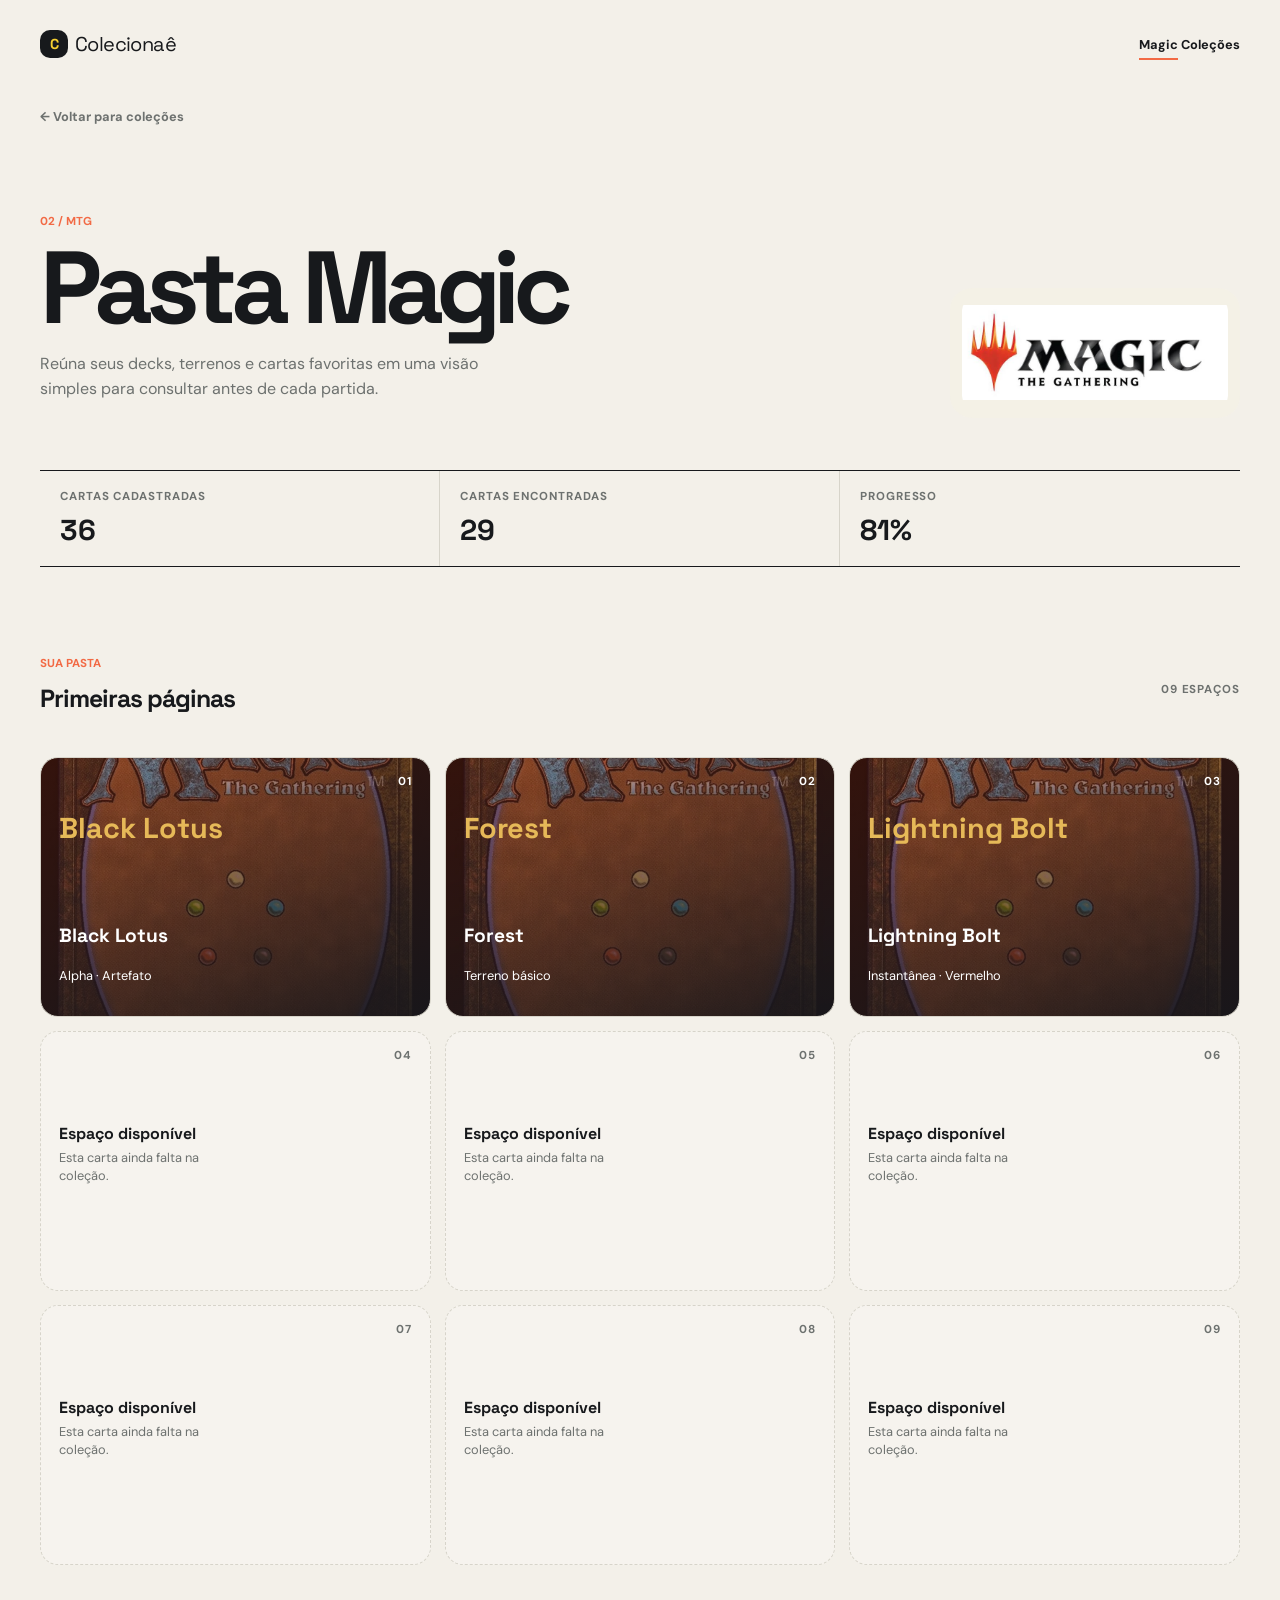
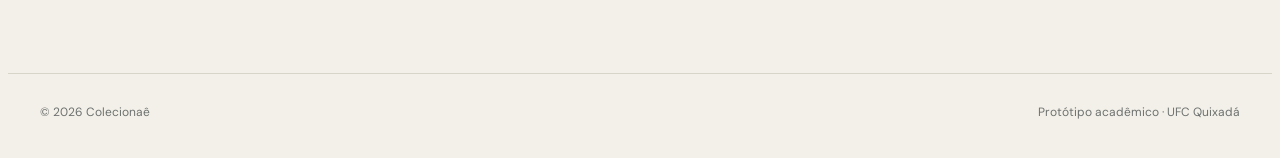
==== pages/magic.html @ a4e72d87 "refactor: organiza estrutura de pastas do projeto" ====
<!DOCTYPE html>
<html lang="pt-BR">
<head>
    <meta charset="UTF-8">
    <meta name="viewport" content="width=device-width, initial-scale=1.0">
    <title>Magic: The Gathering | Colecionaê</title>
    <link rel="stylesheet" href="../css/styles.css">
    <link rel="preconnect" href="https://fonts.googleapis.com">
    <link rel="preconnect" href="https://fonts.gstatic.com" crossorigin>
    <link href="https://fonts.googleapis.com/css2?family=DM+Sans:wght@400;500;700&family=Space+Grotesk:wght@500;600;700&display=swap" rel="stylesheet">
</head>
<body class="collection-page magic-collection">
    <header class="header">
        <div class="container">
            <a class="logo" href="../index.html"><span class="logo-mark">C</span> Colecionaê</a>
            <nav class="nav" aria-label="Navegação principal">
                <a class="nav-link active" href="magic.html">Magic</a>
                <a class="nav-link" href="../index.html#colecoes">Coleções</a>
            </nav>
        </div>
    </header>

    <main class="container">
        <a class="back-link" href="../index.html#colecoes">← Voltar para coleções</a>

        <section class="collection-hero" aria-labelledby="page-title">
            <div class="collection-hero-copy">
                <p class="eyebrow">02 / MTG</p>
                <h1 id="page-title">Pasta Magic</h1>
                <p>Reúna seus decks, terrenos e cartas favoritas em uma visão simples para consultar antes de cada partida.</p>
            </div>
            <img class="collection-hero-logo" src="../assets/logos/mtg.jpeg" alt="Magic: The Gathering">
        </section>

        <section class="collection-summary" aria-label="Resumo da coleção">
            <div><span>Cartas cadastradas</span><strong>36</strong></div>
            <div><span>Cartas encontradas</span><strong>29</strong></div>
            <div><span>Progresso</span><strong>81%</strong></div>
        </section>

        <section class="binder-section" aria-labelledby="binder-title">
            <div class="section-heading">
                <div><p class="eyebrow">Sua pasta</p><h2 id="binder-title">Primeiras páginas</h2></div>
                <span class="collection-count">09 espaços</span>
            </div>
            <div class="binder-grid">
                <article class="card-slot card-slot-filled"><span class="slot-number">01</span><div class="slot-art">Black Lotus</div><div><h3>Black Lotus</h3><p>Alpha · Artefato</p></div></article>
                <article class="card-slot card-slot-filled"><span class="slot-number">02</span><div class="slot-art">Forest</div><div><h3>Forest</h3><p>Terreno básico</p></div></article>
                <article class="card-slot card-slot-filled"><span class="slot-number">03</span><div class="slot-art">Lightning Bolt</div><div><h3>Lightning Bolt</h3><p>Instantânea · Vermelho</p></div></article>
                <article class="card-slot card-slot-empty"><span class="slot-number">04</span><strong>Espaço disponível</strong><p>Esta carta ainda falta na coleção.</p></article>
                <article class="card-slot card-slot-empty"><span class="slot-number">05</span><strong>Espaço disponível</strong><p>Esta carta ainda falta na coleção.</p></article>
                <article class="card-slot card-slot-empty"><span class="slot-number">06</span><strong>Espaço disponível</strong><p>Esta carta ainda falta na coleção.</p></article>
                <article class="card-slot card-slot-empty"><span class="slot-number">07</span><strong>Espaço disponível</strong><p>Esta carta ainda falta na coleção.</p></article>
                <article class="card-slot card-slot-empty"><span class="slot-number">08</span><strong>Espaço disponível</strong><p>Esta carta ainda falta na coleção.</p></article>
                <article class="card-slot card-slot-empty"><span class="slot-number">09</span><strong>Espaço disponível</strong><p>Esta carta ainda falta na coleção.</p></article>
            </div>
        </section>
    </main>

    <footer class="footer"><div class="container footer-content"><p>© 2026 Colecionaê</p><p>Protótipo acadêmico · UFC Quixadá</p></div></footer>
</body>
</html>
---- css/styles.css ----
:root {
    --ink: #17191c;
    --muted: #6d716f;
    --paper: #f3f0e9;
    --line: #d7d4ca;
    --orange: #f26a45;
    --pokemon-yellow: #f6cf31;
    --magic-red: #b52e30;
    --magic-gold: #e6b958;
    --yugioh-wine: #6d1836;
    --yugioh-gold: #d1a342;
}

* {
    padding: 0;
    box-sizing: border-box;
}

body {
    background: var(--paper);
    color: var(--ink);
    display: flex;
    flex-direction: column;
    min-height: 100vh;
    font-family: 'DM Sans', sans-serif;
}

.container {
    width: 100%;
    margin: 0 auto;
    padding: 0 32px;
}

.header {
    padding: 22px 0;
}
.logo {
    display: inline-flex;
    align-items: center;
    color: var(--ink);
    font-family: 'Space Grotesk', sans-serif;
    font-size: 1.25rem;
    text-decoration: none;
    letter-spacing: -.03em;
}

.header .container,
.footer-content,
.section-heading {
    display: flex;
    align-items: center;
    justify-content: space-between;
}

.header .container,
.footer-content {
    gap: 24px;
}

.logo-mark {
    display: inline-grid;
    width: 28px;
    height: 28px;
    margin-right: 7px;
    place-items: center;
    background: var(--ink);
    color: var(--pokemon-yellow);
    font-size: .9rem;
    font-weight: 700;
    border-radius: 10px;
}
.nav {
    gap: 28px;
    font-size: .8rem;
    font-weight: 700;
}

.nav-link {
    color: var(--ink);
    text-decoration: none;
}

.nav-link.active {
    border-bottom: 2px solid var(--orange);
    padding-bottom: 5px;
}

.sync-status {
    color: var(--muted);
    font-weight: 500;
}

.status-dot {
    display: inline-block;
    width: 7px;
    height: 7px;
    margin-right: 6px;
    background: #79b34b;
    border-radius: 50%;
}

.intro {
    max-width: 700px;
    padding: 88px 0 74px;
}

.eyebrow {
    color: var(--orange);
    font-size: .72rem;
    font-weight: 700;
    text-transform: uppercase;
}

.intro h1 {
    margin: 13px 0 16px;
    font-family: 'Space Grotesk', sans-serif;
    font-size: clamp(3rem, 7vw, 6.2rem);
    line-height: .94;
    letter-spacing: -.07em;
}

.intro-copy {
    max-width: 430px;
    color: var(--muted);
    font-size: 1rem;
    line-height: 1.6;
}

.project-status {
    display: flex;
    align-items: center;
    justify-content: space-between;
    gap: 24px;
    margin-bottom: 72px;
    padding: 18px 20px;
    border-top: 1px solid var(--ink);
    border-bottom: 1px solid var(--ink);
    border-radius: 18px;
    background: rgba(255, 255, 255, .28);
}

.project-status .eyebrow {
    margin-bottom: 5px;
}

.project-status strong {
    font-family: 'Space Grotesk', sans-serif;
    font-size: .95rem;
    letter-spacing: -.02em;
}

.status-next {
    display: flex;
    align-items: center;
    gap: 18px;
    text-align: right;
}

.status-next span {
    color: var(--muted);
    font-size: .72rem;
    font-weight: 700;
    letter-spacing: .08em;
    text-transform: uppercase;
}

.status-next strong span {
    margin-left: 8px;
    font-family: 'DM Sans', sans-serif;
}

.game-selection {
    padding-bottom: 108px;
}

.section-heading {
    margin-bottom: 22px;
}

.section-heading h2 {
    margin-top: 5px;
    font-family: 'Space Grotesk', sans-serif;
    font-size: 1.55rem;
    letter-spacing: -.04em;
}

.collection-count,
.card-index {
    color: var(--muted);
    font-size: .72rem;
    font-weight: 700;
    letter-spacing: .08em;
    text-transform: uppercase;
}

.game-cards-grid {
    display: grid;
    grid-template-columns: repeat(3, 1fr);
    gap: 14px;
}

.game-card {
    min-height: 360px;
    padding: 22px;
    border: 1px solid var(--ink);
    border-radius: 24px;
    overflow: hidden;
    position: relative;
    display: flex;
    flex-direction: column;
    align-items: flex-start;
    transition: transform .25s ease, box-shadow .25s ease;
}

.game-card:hover {
    transform: translateY(-7px) rotate(-.5deg);
    box-shadow: 8px 10px 0 rgba(23, 25, 28, .9);
}

.pokemon {
    background-color: #f3c928;
}

.magic {
    color: #fff9e6;
    background-color: #19171c;
}

.yugioh {
    background-color: #681a39;
}

.game-card::before {
    position: absolute;
    inset: 0;
    z-index: 0;
    content: '';
    background-position: center;
    background-size: cover;
    opacity: .5;
    mix-blend-mode: normal;
}

.game-card::after {
    position: absolute;
    inset: 0;
    z-index: 0;
    content: '';
    opacity: .24;
    pointer-events: none;
}

.pokemon::before {
    background-image: url("../assets/backgrounds/pkmn.png");
}

.pokemon::after {
    background: var(--pokemon-yellow);
    mix-blend-mode: multiply;
}

.magic::before {
    background-image: url("../assets/backgrounds/Magic_card_back.webp");
}

.magic::after {
    background: var(--magic-red);
    opacity: .2;
    mix-blend-mode: multiply;
}

.yugioh::before {
    background-image: url("../assets/backgrounds/ygo.jpg");
}

.yugioh::after {
    background: var(--yugioh-blue);
    opacity: .22;
    mix-blend-mode: multiply;
}

.game-card > * {
    position: relative;
    z-index: 1;
}

.card-logo {
    width: 190px;
    height: 72px;
    align-self: center;
    margin: 34px 0 24px;
    padding: 8px 13px;
    border-radius: 16px;
    overflow: hidden;
    background: rgba(255, 255, 255, .78);
    box-shadow: 0 5px 16px rgba(23, 25, 28, .12);
}

.card-logo img {
    width: 100%;
    height: 100%;
    object-fit: contain;
    object-position: center;
}

.pokemon-logo {
    width: 200px;
    height: 104px;
    padding: 5px 10px;
    background: rgba(255, 232, 117, .94);
    border: 2px solid var(--pokemon-blue);
}

.magic-logo {
    background: rgba(245, 241, 231, .92);
    border-color: var(--magic-gold);
}

.yugioh-logo {
    background: rgba(255, 255, 255, .9);
    border-color: var(--yugioh-gold);
}

.game-card h3 {
    font-family: 'Space Grotesk', sans-serif;
    font-size: 1.55rem;
    letter-spacing: -.05em;
}

.game-card h3 span {
    font-weight: 500;
}

.magic h3,
.magic .card-index,
.magic p,
.magic .btn,
.yugioh h3,
.yugioh .card-index,
.yugioh p,
.yugioh .btn {
    color: #fff9e6;
}

.game-card p {
    max-width: 230px;
    margin: 9px 0 26px;
    font-size: .88rem;
    line-height: 1.45;
}

.btn {
    margin-top: auto;
    color: var(--ink);
    border-bottom: 1px solid var(--ink);
    padding-bottom: 3px;
    text-decoration: none;
    font-size: .8rem;
    font-weight: 700;
    transition: padding .2s ease, background-color .2s ease;
}

.btn:hover {
    padding: 8px 12px 7px;
    border-bottom-color: transparent;
    border-radius: 999px;
    background: rgba(255, 255, 255, .36);
}

.btn span {
    display: inline-block;
    margin-left: 8px;
    transition: transform .2s ease;
}

.footer {
    border-top: 1px solid var(--line);
    color: var(--muted);
    font-size: .75rem;
    padding: 18px 0;
}

@media (max-width: 720px) {
    .container { padding: 0 20px; }
    .nav { gap: 14px; }
    .sync-status { display: none; }
    .intro { padding: 64px 0 56px; }
    .project-status { align-items: flex-start; flex-direction: column; margin-bottom: 56px; }
    .status-next { align-items: flex-start; flex-direction: column; gap: 5px; text-align: left; }
    .game-cards-grid { grid-template-columns: 1fr; }
    .game-card { min-height: 300px; }
    .card-logo { margin-top: 28px; }
    .footer-content { align-items: flex-start; flex-direction: column; gap: 5px; }
}

.back-link {
    display: inline-block;
    margin-top: 28px;
    color: var(--muted);
    font-size: .8rem;
    font-weight: 700;
    text-decoration: none;
}

.back-link:hover {
    color: var(--ink);
}

.collection-hero {
    display: flex;
    align-items: flex-end;
    justify-content: space-between;
    gap: 32px;
    padding: 76px 0 52px;
}

.collection-hero-copy {
    max-width: 620px;
}

.collection-hero h1 {
    margin: 12px 0 16px;
    font-family: 'Space Grotesk', sans-serif;
    font-size: clamp(3rem, 8vw, 6.5rem);
    line-height: .92;
    letter-spacing: -.07em;
}

.collection-hero-copy > p:last-child {
    max-width: 440px;
    color: var(--muted);
    line-height: 1.6;
}

.collection-hero-logo {
    width: min(290px, 35vw);
    height: 130px;
    padding: 12px;
    object-fit: contain;
    border: 2px solid var(--pokemon-blue);
    border-radius: 22px;
    background: rgba(255, 232, 117, .94);
}

.magic-collection .collection-hero-logo {
    border-color: var(--magic-gold);
    background: rgba(245, 241, 231, .92);
}

.yugioh-collection .collection-hero-logo {
    border-color: var(--yugioh-gold);
    background: rgba(255, 255, 255, .9);
}

.collection-summary {
    display: grid;
    grid-template-columns: repeat(3, 1fr);
    margin-bottom: 78px;
    border-top: 1px solid var(--ink);
    border-bottom: 1px solid var(--ink);
}

.collection-summary div {
    display: flex;
    flex-direction: column;
    gap: 8px;
    padding: 18px 20px;
    border-right: 1px solid var(--line);
}

.collection-summary div:last-child {
    border-right: 0;
}

.collection-summary span {
    color: var(--muted);
    font-size: .72rem;
    font-weight: 700;
    letter-spacing: .08em;
    text-transform: uppercase;
}

.collection-summary strong {
    font-family: 'Space Grotesk', sans-serif;
    font-size: 1.8rem;
}

.binder-section {
    padding-bottom: 108px;
    overflow-x: auto;
}

.binder-grid {
    display: grid;
    grid-template-columns: repeat(3, 1fr);
    grid-template-rows: repeat(3, minmax(260px, auto));
    gap: 14px;
    min-width: 720px;
}

.card-slot {
    min-height: 260px;
    padding: 18px;
    border: 1px solid var(--line);
    border-radius: 18px;
    display: flex;
    flex-direction: column;
    justify-content: flex-end;
    position: relative;
    overflow: hidden;
}

.card-slot-filled {
    color: #fff;
    background: linear-gradient(160deg, rgba(20, 72, 140, .25), rgba(11, 34, 73, .9)), url('../assets/backgrounds/pkmn.png') center / cover;
}

.magic-collection .card-slot-filled {
    background: linear-gradient(160deg, rgba(154, 28, 40, .25), rgba(25, 23, 28, .94)), url('../assets/backgrounds/Magic_card_back.webp') center / cover;
}

.yugioh-collection .card-slot-filled {
    background: linear-gradient(160deg, rgba(109, 24, 54, .2), rgba(42, 8, 24, .94)), url('../assets/backgrounds/ygo.jpg') center / cover;
}

.magic-collection .slot-art {
    color: var(--magic-gold);
}

.yugioh-collection .slot-art {
    color: var(--yugioh-gold);
}

.card-slot-empty {
    color: var(--muted);
    justify-content: center;
    border-style: dashed;
    background: rgba(255, 255, 255, .24);
}

.slot-number {
    position: absolute;
    top: 16px;
    right: 18px;
    font-size: .72rem;
    font-weight: 700;
    letter-spacing: .08em;
}

.slot-art {
    margin-bottom: auto;
    padding-top: 34px;
    color: var(--pokemon-yellow);
    font-family: 'Space Grotesk', sans-serif;
    font-size: 1.8rem;
    font-weight: 700;
}

.card-slot h3 {
    font-family: 'Space Grotesk', sans-serif;
    font-size: 1.2rem;
}

.card-slot p {
    margin-top: 5px;
    font-size: .8rem;
    line-height: 1.4;
}

.card-slot-empty strong {
    color: var(--ink);
    font-family: 'Space Grotesk', sans-serif;
}

.card-slot-empty p {
    max-width: 170px;
}

@media (max-width: 720px) {
    .collection-hero { align-items: flex-start; flex-direction: column; padding: 56px 0 40px; }
    .collection-hero-logo { width: min(290px, 100%); }
    .collection-summary { grid-template-columns: 1fr; }
    .collection-summary div { border-right: 0; border-bottom: 1px solid var(--line); }
    .collection-summary div:last-child { border-bottom: 0; }
}
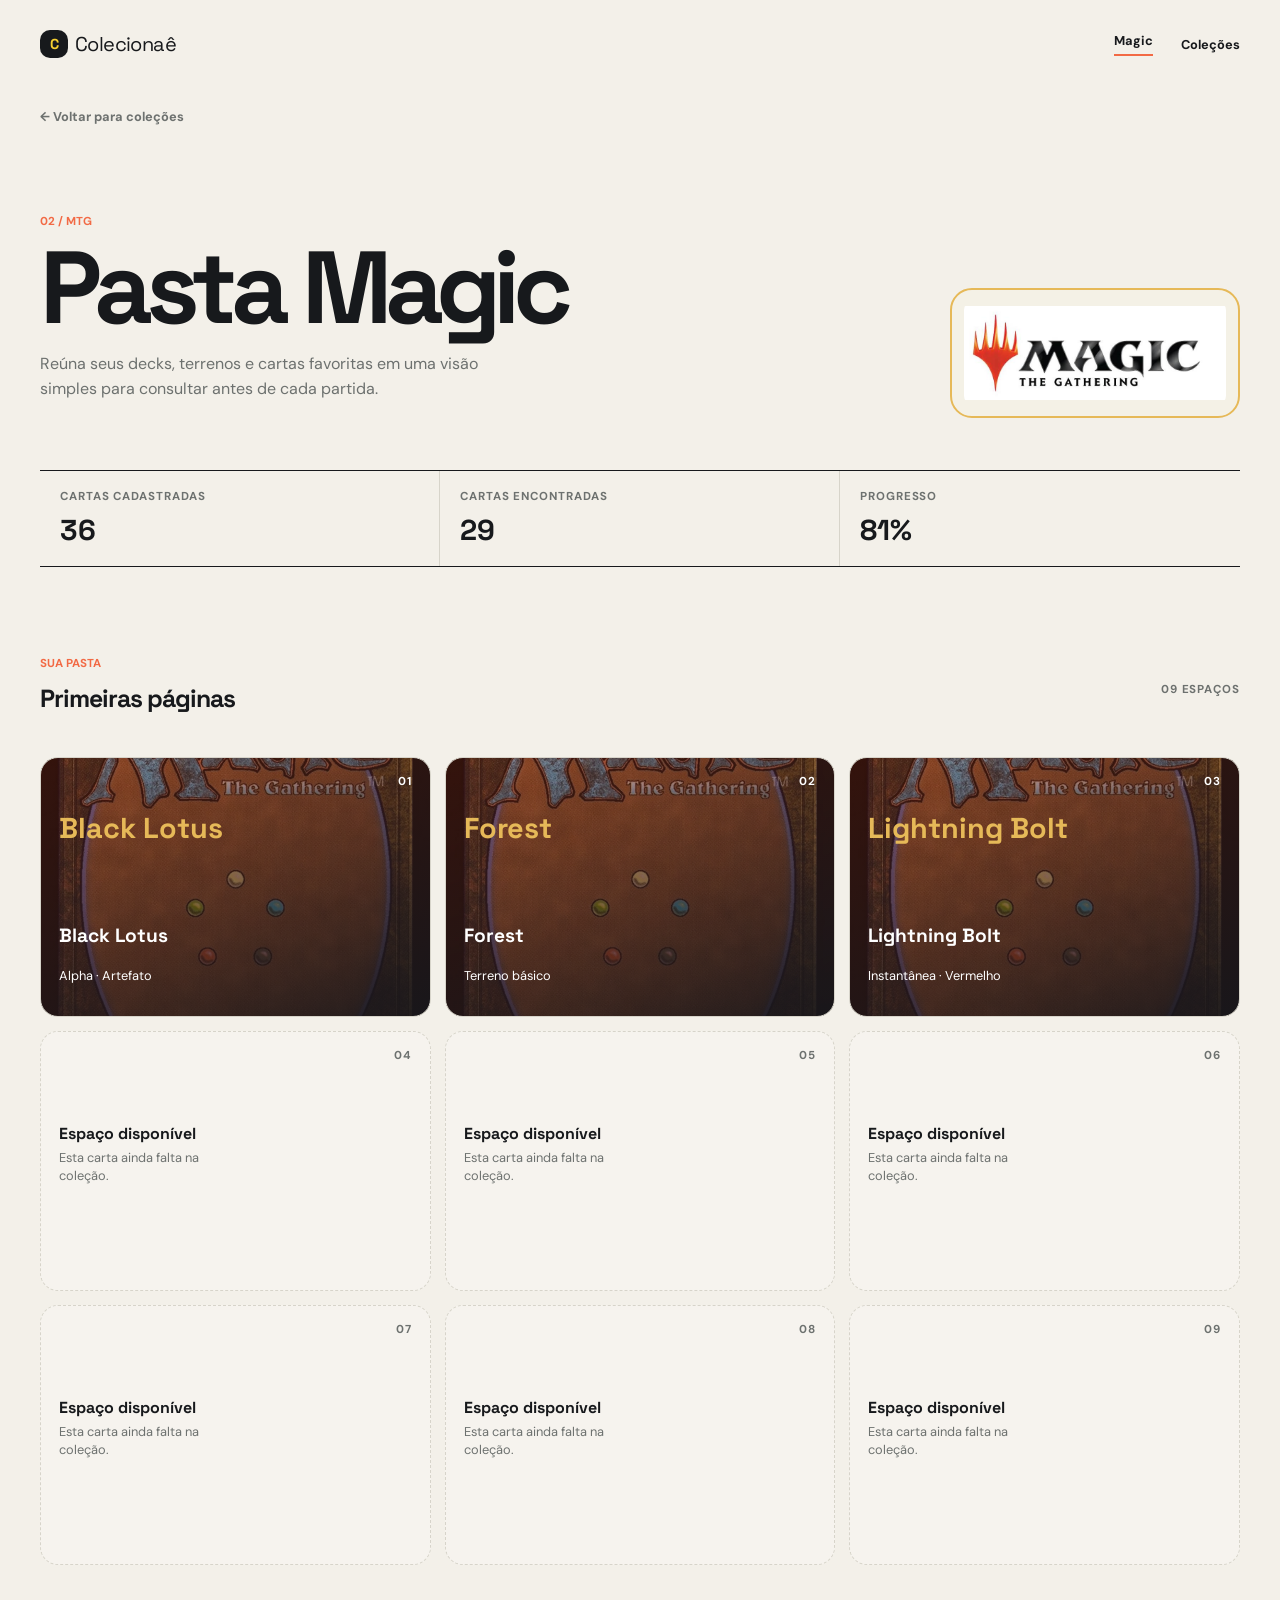
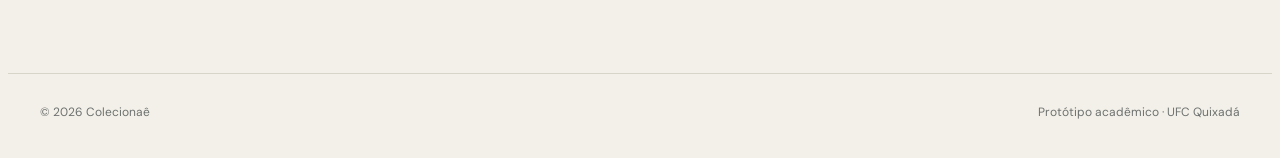
==== commit e0a70502: "Modulariza CSS e torna cards clicáveis" ====
--- a/pages/magic.html
+++ b/pages/magic.html
@@ -4,7 +4,8 @@
     <meta charset="UTF-8">
     <meta name="viewport" content="width=device-width, initial-scale=1.0">
     <title>Magic: The Gathering | Colecionaê</title>
-    <link rel="stylesheet" href="../css/styles.css">
+    <link rel="stylesheet" href="../css/base.css">
+    <link rel="stylesheet" href="../css/collection.css">
     <link rel="preconnect" href="https://fonts.googleapis.com">
     <link rel="preconnect" href="https://fonts.gstatic.com" crossorigin>
     <link href="https://fonts.googleapis.com/css2?family=DM+Sans:wght@400;500;700&family=Space+Grotesk:wght@500;600;700&display=swap" rel="stylesheet">
--- a/css/base.css
+++ b/css/base.css
@@ -0,0 +1,196 @@
+/* Cores compartilhadas */
+:root {
+    --ink: #17191c;
+    --muted: #6d716f;
+    --paper: #f3f0e9;
+    --line: #d7d4ca;
+    --orange: #f26a45;
+    --pokemon-yellow: #f6cf31;
+    --pokemon-blue: #2b67a5;
+    --magic-red: #b52e30;
+    --magic-gold: #e6b958;
+    --yugioh-wine: #6d1836;
+    --yugioh-gold: #d1a342;
+    --yugioh-blue: #263c72;
+}
+
+* {
+    padding: 0;
+    box-sizing: border-box;
+}
+
+body {
+    background: var(--paper);
+    color: var(--ink);
+    display: flex;
+    flex-direction: column;
+    min-height: 100vh;
+    font-family: 'DM Sans', sans-serif;
+}
+
+.container {
+    width: 100%;
+    margin: 0 auto;
+    padding: 0 32px;
+}
+
+.header {
+    padding: 22px 0;
+}
+
+.logo {
+    display: inline-flex;
+    align-items: center;
+    color: var(--ink);
+    font-family: 'Space Grotesk', sans-serif;
+    font-size: 1.25rem;
+    text-decoration: none;
+    letter-spacing: -.03em;
+}
+
+.header .container,
+.footer-content {
+    display: flex;
+    align-items: center;
+    justify-content: space-between;
+    gap: 24px;
+}
+
+.logo-mark {
+    display: inline-grid;
+    width: 28px;
+    height: 28px;
+    margin-right: 7px;
+    place-items: center;
+    background: var(--ink);
+    color: var(--pokemon-yellow);
+    font-size: .9rem;
+    font-weight: 700;
+    border-radius: 10px;
+}
+
+.nav {
+    display: flex;
+    align-items: center;
+    gap: 28px;
+    font-size: .8rem;
+    font-weight: 700;
+}
+
+.nav-link {
+    color: var(--ink);
+    text-decoration: none;
+}
+
+.nav-link.active {
+    border-bottom: 2px solid var(--orange);
+    padding-bottom: 5px;
+}
+
+.sync-status {
+    color: var(--muted);
+    font-weight: 500;
+}
+
+.status-dot {
+    display: inline-block;
+    width: 7px;
+    height: 7px;
+    margin-right: 6px;
+    background: #79b34b;
+    border-radius: 50%;
+}
+
+.section-heading {
+    display: flex;
+    align-items: center;
+    justify-content: space-between;
+    margin-bottom: 22px;
+}
+
+.section-heading h2 {
+    margin-top: 5px;
+    font-family: 'Space Grotesk', sans-serif;
+    font-size: 1.55rem;
+    letter-spacing: -.04em;
+}
+
+.eyebrow {
+    color: var(--orange);
+    font-size: .72rem;
+    font-weight: 700;
+    text-transform: uppercase;
+}
+
+.collection-count,
+.card-index {
+    color: var(--muted);
+    font-size: .72rem;
+    font-weight: 700;
+    letter-spacing: .08em;
+    text-transform: uppercase;
+}
+
+.btn {
+    margin-top: auto;
+    color: var(--ink);
+    border-bottom: 1px solid var(--ink);
+    padding-bottom: 3px;
+    text-decoration: none;
+    font-size: .8rem;
+    font-weight: 700;
+    transition: padding .2s ease, background-color .2s ease;
+}
+
+.btn:hover {
+    padding: 8px 12px 7px;
+    border-bottom-color: transparent;
+    border-radius: 999px;
+    background: rgba(255, 255, 255, .36);
+}
+
+.btn span {
+    display: inline-block;
+    margin-left: 8px;
+    transition: transform .2s ease;
+}
+
+.back-link {
+    display: inline-block;
+    margin-top: 28px;
+    color: var(--muted);
+    font-size: .8rem;
+    font-weight: 700;
+    text-decoration: none;
+}
+
+.back-link:hover {
+    color: var(--ink);
+}
+
+.footer {
+    border-top: 1px solid var(--line);
+    color: var(--muted);
+    font-size: .75rem;
+    padding: 18px 0;
+}
+
+@media (max-width: 720px) {
+    .container {
+        padding: 0 20px;
+    }
+
+    .nav {
+        gap: 14px;
+    }
+
+    .sync-status {
+        display: none;
+    }
+
+    .footer-content {
+        align-items: flex-start;
+        flex-direction: column;
+        gap: 5px;
+    }
+}
--- a/css/collection.css
+++ b/css/collection.css
@@ -0,0 +1,200 @@
+.collection-hero {
+    display: flex;
+    align-items: flex-end;
+    justify-content: space-between;
+    gap: 32px;
+    padding: 76px 0 52px;
+}
+
+.collection-hero-copy {
+    max-width: 620px;
+}
+
+.collection-hero h1 {
+    margin: 12px 0 16px;
+    font-family: 'Space Grotesk', sans-serif;
+    font-size: clamp(3rem, 8vw, 6.5rem);
+    line-height: .92;
+    letter-spacing: -.07em;
+}
+
+.collection-hero-copy > p:last-child {
+    max-width: 440px;
+    color: var(--muted);
+    line-height: 1.6;
+}
+
+.collection-hero-logo {
+    width: min(290px, 35vw);
+    height: 130px;
+    padding: 12px;
+    object-fit: contain;
+    border: 2px solid var(--pokemon-blue);
+    border-radius: 22px;
+    background: rgba(255, 232, 117, .94);
+}
+
+.collection-summary {
+    display: grid;
+    grid-template-columns: repeat(3, 1fr);
+    margin-bottom: 78px;
+    border-top: 1px solid var(--ink);
+    border-bottom: 1px solid var(--ink);
+}
+
+.collection-summary div {
+    display: flex;
+    flex-direction: column;
+    gap: 8px;
+    padding: 18px 20px;
+    border-right: 1px solid var(--line);
+}
+
+.collection-summary div:last-child {
+    border-right: 0;
+}
+
+.collection-summary span {
+    color: var(--muted);
+    font-size: .72rem;
+    font-weight: 700;
+    letter-spacing: .08em;
+    text-transform: uppercase;
+}
+
+.collection-summary strong {
+    font-family: 'Space Grotesk', sans-serif;
+    font-size: 1.8rem;
+}
+
+.binder-section {
+    padding-bottom: 108px;
+    overflow-x: auto;
+}
+
+.binder-grid {
+    display: grid;
+    grid-template-columns: repeat(3, 1fr);
+    grid-template-rows: repeat(3, minmax(260px, auto));
+    gap: 14px;
+    min-width: 720px;
+}
+
+.card-slot {
+    min-height: 260px;
+    padding: 18px;
+    border: 1px solid var(--line);
+    border-radius: 18px;
+    display: flex;
+    flex-direction: column;
+    justify-content: flex-end;
+    position: relative;
+    overflow: hidden;
+}
+
+.card-slot-filled {
+    color: #fff;
+    background: linear-gradient(160deg, rgba(20, 72, 140, .25), rgba(11, 34, 73, .9)), url('../assets/backgrounds/pkmn.png') center / cover;
+}
+
+.card-slot-empty {
+    color: var(--muted);
+    justify-content: center;
+    border-style: dashed;
+    background: rgba(255, 255, 255, .24);
+}
+
+.slot-number {
+    position: absolute;
+    top: 16px;
+    right: 18px;
+    font-size: .72rem;
+    font-weight: 700;
+    letter-spacing: .08em;
+}
+
+.slot-art {
+    margin-bottom: auto;
+    padding-top: 34px;
+    color: var(--pokemon-yellow);
+    font-family: 'Space Grotesk', sans-serif;
+    font-size: 1.8rem;
+    font-weight: 700;
+}
+
+.card-slot h3 {
+    font-family: 'Space Grotesk', sans-serif;
+    font-size: 1.2rem;
+}
+
+.card-slot p {
+    margin-top: 5px;
+    font-size: .8rem;
+    line-height: 1.4;
+}
+
+.card-slot-empty strong {
+    color: var(--ink);
+    font-family: 'Space Grotesk', sans-serif;
+}
+
+.card-slot-empty p {
+    max-width: 170px;
+}
+
+/* Variações visuais de cada coleção */
+.pokemon-collection .collection-hero-logo {
+    border-color: var(--pokemon-blue);
+    background: rgba(255, 232, 117, .94);
+}
+
+.magic-collection .collection-hero-logo {
+    border-color: var(--magic-gold);
+    background: rgba(245, 241, 231, .92);
+}
+
+.yugioh-collection .collection-hero-logo {
+    border-color: var(--yugioh-gold);
+    background: rgba(255, 255, 255, .9);
+}
+
+.magic-collection .card-slot-filled {
+    background: linear-gradient(160deg, rgba(154, 28, 40, .25), rgba(25, 23, 28, .94)), url('../assets/backgrounds/Magic_card_back.webp') center / cover;
+}
+
+.yugioh-collection .card-slot-filled {
+    background: linear-gradient(160deg, rgba(109, 24, 54, .2), rgba(42, 8, 24, .94)), url('../assets/backgrounds/ygo.jpg') center / cover;
+}
+
+.magic-collection .slot-art {
+    color: var(--magic-gold);
+}
+
+.yugioh-collection .slot-art {
+    color: var(--yugioh-gold);
+}
+
+@media (max-width: 720px) {
+    .collection-hero {
+        align-items: flex-start;
+        flex-direction: column;
+        padding: 56px 0 40px;
+    }
+
+    .collection-hero-logo {
+        width: min(290px, 100%);
+    }
+
+    .collection-summary {
+        grid-template-columns: 1fr;
+    }
+
+    .collection-summary div {
+        border-right: 0;
+        border-bottom: 1px solid var(--line);
+    }
+
+    .collection-summary div:last-child {
+        border-bottom: 0;
+    }
+}
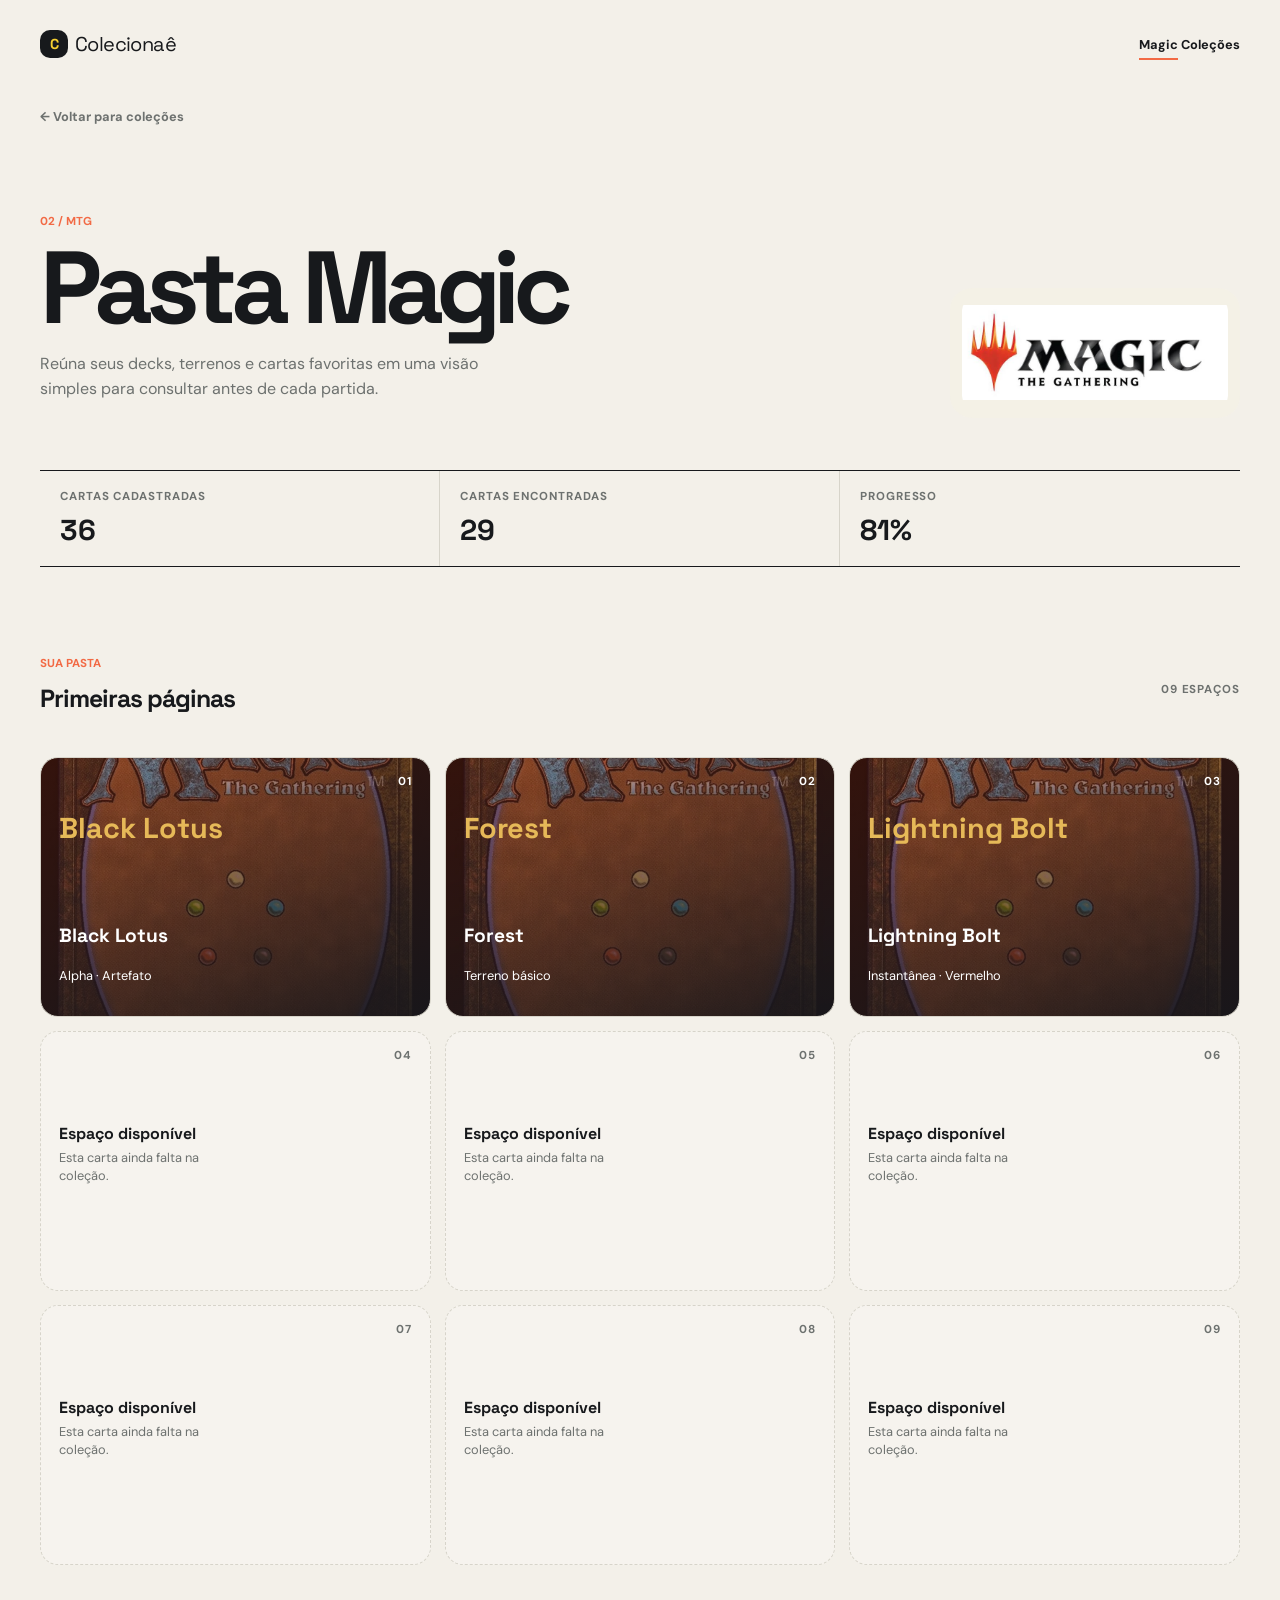
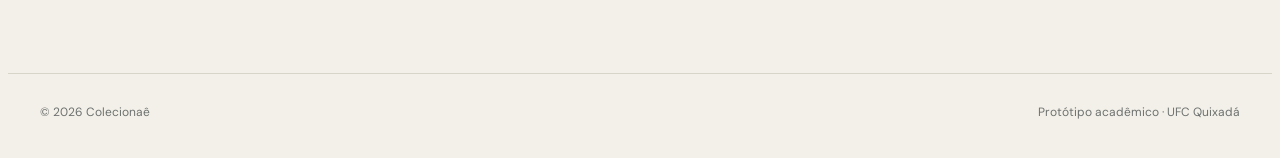
==== commit 91589757: "feat: adiciona pré-visualização da carta ao passar o mouse" ====
--- a/pages/magic.html
+++ b/pages/magic.html
@@ -4,8 +4,7 @@
     <meta charset="UTF-8">
     <meta name="viewport" content="width=device-width, initial-scale=1.0">
     <title>Magic: The Gathering | Colecionaê</title>
-    <link rel="stylesheet" href="../css/base.css">
-    <link rel="stylesheet" href="../css/collection.css">
+    <link rel="stylesheet" href="../css/styles.css">
     <link rel="preconnect" href="https://fonts.googleapis.com">
     <link rel="preconnect" href="https://fonts.gstatic.com" crossorigin>
     <link href="https://fonts.googleapis.com/css2?family=DM+Sans:wght@400;500;700&family=Space+Grotesk:wght@500;600;700&display=swap" rel="stylesheet">
@@ -45,9 +44,9 @@
                 <span class="collection-count">09 espaços</span>
             </div>
             <div class="binder-grid">
-                <article class="card-slot card-slot-filled"><span class="slot-number">01</span><div class="slot-art">Black Lotus</div><div><h3>Black Lotus</h3><p>Alpha · Artefato</p></div></article>
-                <article class="card-slot card-slot-filled"><span class="slot-number">02</span><div class="slot-art">Forest</div><div><h3>Forest</h3><p>Terreno básico</p></div></article>
-                <article class="card-slot card-slot-filled"><span class="slot-number">03</span><div class="slot-art">Lightning Bolt</div><div><h3>Lightning Bolt</h3><p>Instantânea · Vermelho</p></div></article>
+                <article class="card-slot card-slot-filled" data-nome="Black Lotus" data-colecao="Alpha" data-raridade="Rara" data-qtd="1" data-info="Tipo:Artefato|Custo:0|Condição:Moderately Played"><span class="slot-number">01</span><div class="slot-art">Black Lotus</div><div><h3>Black Lotus</h3><p>Alpha · Artefato</p></div></article>
+                <article class="card-slot card-slot-filled" data-nome="Forest" data-colecao="Terreno básico" data-raridade="Terreno básico" data-qtd="12" data-info="Tipo:Terreno básico|Cor:Verde|Condição:Near Mint"><span class="slot-number">02</span><div class="slot-art">Forest</div><div><h3>Forest</h3><p>Terreno básico</p></div></article>
+                <article class="card-slot card-slot-filled" data-nome="Lightning Bolt" data-colecao="Alpha" data-raridade="Comum" data-qtd="4" data-info="Tipo:Instantânea|Cor:Vermelho|Custo:R|Condição:Near Mint"><span class="slot-number">03</span><div class="slot-art">Lightning Bolt</div><div><h3>Lightning Bolt</h3><p>Instantânea · Vermelho</p></div></article>
                 <article class="card-slot card-slot-empty"><span class="slot-number">04</span><strong>Espaço disponível</strong><p>Esta carta ainda falta na coleção.</p></article>
                 <article class="card-slot card-slot-empty"><span class="slot-number">05</span><strong>Espaço disponível</strong><p>Esta carta ainda falta na coleção.</p></article>
                 <article class="card-slot card-slot-empty"><span class="slot-number">06</span><strong>Espaço disponível</strong><p>Esta carta ainda falta na coleção.</p></article>
@@ -59,5 +58,6 @@
     </main>
 
     <footer class="footer"><div class="container footer-content"><p>© 2026 Colecionaê</p><p>Protótipo acadêmico · UFC Quixadá</p></div></footer>
+    <script src="../js/card-preview.js"></script>
 </body>
 </html>
--- a/css/styles.css
+++ b/css/styles.css
@@ -0,0 +1,775 @@
+:root {
+    --ink: #17191c;
+    --muted: #6d716f;
+    --paper: #f3f0e9;
+    --line: #d7d4ca;
+    --orange: #f26a45;
+    --pokemon-yellow: #f6cf31;
+    --magic-red: #b52e30;
+    --magic-gold: #e6b958;
+    --yugioh-wine: #6d1836;
+    --yugioh-gold: #d1a342;
+}
+
+* {
+    padding: 0;
+    box-sizing: border-box;
+}
+
+body {
+    background: var(--paper);
+    color: var(--ink);
+    display: flex;
+    flex-direction: column;
+    min-height: 100vh;
+    font-family: 'DM Sans', sans-serif;
+}
+
+.container {
+    width: 100%;
+    margin: 0 auto;
+    padding: 0 32px;
+}
+
+.header {
+    padding: 22px 0;
+}
+.logo {
+    display: inline-flex;
+    align-items: center;
+    color: var(--ink);
+    font-family: 'Space Grotesk', sans-serif;
+    font-size: 1.25rem;
+    text-decoration: none;
+    letter-spacing: -.03em;
+}
+
+.header .container,
+.footer-content,
+.section-heading {
+    display: flex;
+    align-items: center;
+    justify-content: space-between;
+}
+
+.header .container,
+.footer-content {
+    gap: 24px;
+}
+
+.logo-mark {
+    display: inline-grid;
+    width: 28px;
+    height: 28px;
+    margin-right: 7px;
+    place-items: center;
+    background: var(--ink);
+    color: var(--pokemon-yellow);
+    font-size: .9rem;
+    font-weight: 700;
+    border-radius: 10px;
+}
+.nav {
+    gap: 28px;
+    font-size: .8rem;
+    font-weight: 700;
+}
+
+.nav-link {
+    color: var(--ink);
+    text-decoration: none;
+}
+
+.nav-link.active {
+    border-bottom: 2px solid var(--orange);
+    padding-bottom: 5px;
+}
+
+.sync-status {
+    color: var(--muted);
+    font-weight: 500;
+}
+
+.status-dot {
+    display: inline-block;
+    width: 7px;
+    height: 7px;
+    margin-right: 6px;
+    background: #79b34b;
+    border-radius: 50%;
+}
+
+.intro {
+    max-width: 700px;
+    padding: 88px 0 74px;
+}
+
+.eyebrow {
+    color: var(--orange);
+    font-size: .72rem;
+    font-weight: 700;
+    text-transform: uppercase;
+}
+
+.intro h1 {
+    margin: 13px 0 16px;
+    font-family: 'Space Grotesk', sans-serif;
+    font-size: clamp(3rem, 7vw, 6.2rem);
+    line-height: .94;
+    letter-spacing: -.07em;
+}
+
+.intro-copy {
+    max-width: 430px;
+    color: var(--muted);
+    font-size: 1rem;
+    line-height: 1.6;
+}
+
+.project-status {
+    display: flex;
+    align-items: center;
+    justify-content: space-between;
+    gap: 24px;
+    margin-bottom: 72px;
+    padding: 18px 20px;
+    border-top: 1px solid var(--ink);
+    border-bottom: 1px solid var(--ink);
+    border-radius: 18px;
+    background: rgba(255, 255, 255, .28);
+}
+
+.project-status .eyebrow {
+    margin-bottom: 5px;
+}
+
+.project-status strong {
+    font-family: 'Space Grotesk', sans-serif;
+    font-size: .95rem;
+    letter-spacing: -.02em;
+}
+
+.status-next {
+    display: flex;
+    align-items: center;
+    gap: 18px;
+    text-align: right;
+}
+
+.status-next span {
+    color: var(--muted);
+    font-size: .72rem;
+    font-weight: 700;
+    letter-spacing: .08em;
+    text-transform: uppercase;
+}
+
+.status-next strong span {
+    margin-left: 8px;
+    font-family: 'DM Sans', sans-serif;
+}
+
+.game-selection {
+    padding-bottom: 108px;
+}
+
+.section-heading {
+    margin-bottom: 22px;
+}
+
+.section-heading h2 {
+    margin-top: 5px;
+    font-family: 'Space Grotesk', sans-serif;
+    font-size: 1.55rem;
+    letter-spacing: -.04em;
+}
+
+.collection-count,
+.card-index {
+    color: var(--muted);
+    font-size: .72rem;
+    font-weight: 700;
+    letter-spacing: .08em;
+    text-transform: uppercase;
+}
+
+.game-cards-grid {
+    display: grid;
+    grid-template-columns: repeat(3, 1fr);
+    gap: 14px;
+}
+
+.game-card {
+    min-height: 360px;
+    padding: 22px;
+    border: 1px solid var(--ink);
+    border-radius: 24px;
+    overflow: hidden;
+    position: relative;
+    display: flex;
+    flex-direction: column;
+    align-items: flex-start;
+    transition: transform .25s ease, box-shadow .25s ease;
+}
+
+.game-card:hover {
+    transform: translateY(-7px) rotate(-.5deg);
+    box-shadow: 8px 10px 0 rgba(23, 25, 28, .9);
+}
+
+.pokemon {
+    background-color: #f3c928;
+}
+
+.magic {
+    color: #fff9e6;
+    background-color: #19171c;
+}
+
+.yugioh {
+    background-color: #681a39;
+}
+
+.game-card::before {
+    position: absolute;
+    inset: 0;
+    z-index: 0;
+    content: '';
+    background-position: center;
+    background-size: cover;
+    opacity: .5;
+    mix-blend-mode: normal;
+}
+
+.game-card::after {
+    position: absolute;
+    inset: 0;
+    z-index: 0;
+    content: '';
+    opacity: .24;
+    pointer-events: none;
+}
+
+.pokemon::before {
+    background-image: url("../assets/backgrounds/pkmn.png");
+}
+
+.pokemon::after {
+    background: var(--pokemon-yellow);
+    mix-blend-mode: multiply;
+}
+
+.magic::before {
+    background-image: url("../assets/backgrounds/Magic_card_back.webp");
+}
+
+.magic::after {
+    background: var(--magic-red);
+    opacity: .2;
+    mix-blend-mode: multiply;
+}
+
+.yugioh::before {
+    background-image: url("../assets/backgrounds/ygo.jpg");
+}
+
+.yugioh::after {
+    background: var(--yugioh-blue);
+    opacity: .22;
+    mix-blend-mode: multiply;
+}
+
+.game-card > * {
+    position: relative;
+    z-index: 1;
+}
+
+.card-logo {
+    width: 190px;
+    height: 72px;
+    align-self: center;
+    margin: 34px 0 24px;
+    padding: 8px 13px;
+    border-radius: 16px;
+    overflow: hidden;
+    background: rgba(255, 255, 255, .78);
+    box-shadow: 0 5px 16px rgba(23, 25, 28, .12);
+}
+
+.card-logo img {
+    width: 100%;
+    height: 100%;
+    object-fit: contain;
+    object-position: center;
+}
+
+.pokemon-logo {
+    width: 200px;
+    height: 104px;
+    padding: 5px 10px;
+    background: rgba(255, 232, 117, .94);
+    border: 2px solid var(--pokemon-blue);
+}
+
+.magic-logo {
+    background: rgba(245, 241, 231, .92);
+    border-color: var(--magic-gold);
+}
+
+.yugioh-logo {
+    background: rgba(255, 255, 255, .9);
+    border-color: var(--yugioh-gold);
+}
+
+.game-card h3 {
+    font-family: 'Space Grotesk', sans-serif;
+    font-size: 1.55rem;
+    letter-spacing: -.05em;
+}
+
+.game-card h3 span {
+    font-weight: 500;
+}
+
+.magic h3,
+.magic .card-index,
+.magic p,
+.magic .btn,
+.yugioh h3,
+.yugioh .card-index,
+.yugioh p,
+.yugioh .btn {
+    color: #fff9e6;
+}
+
+.game-card p {
+    max-width: 230px;
+    margin: 9px 0 26px;
+    font-size: .88rem;
+    line-height: 1.45;
+}
+
+.btn {
+    margin-top: auto;
+    color: var(--ink);
+    border-bottom: 1px solid var(--ink);
+    padding-bottom: 3px;
+    text-decoration: none;
+    font-size: .8rem;
+    font-weight: 700;
+    transition: padding .2s ease, background-color .2s ease;
+}
+
+.btn:hover {
+    padding: 8px 12px 7px;
+    border-bottom-color: transparent;
+    border-radius: 999px;
+    background: rgba(255, 255, 255, .36);
+}
+
+.btn span {
+    display: inline-block;
+    margin-left: 8px;
+    transition: transform .2s ease;
+}
+
+.footer {
+    border-top: 1px solid var(--line);
+    color: var(--muted);
+    font-size: .75rem;
+    padding: 18px 0;
+}
+
+@media (max-width: 720px) {
+    .container { padding: 0 20px; }
+    .nav { gap: 14px; }
+    .sync-status { display: none; }
+    .intro { padding: 64px 0 56px; }
+    .project-status { align-items: flex-start; flex-direction: column; margin-bottom: 56px; }
+    .status-next { align-items: flex-start; flex-direction: column; gap: 5px; text-align: left; }
+    .game-cards-grid { grid-template-columns: 1fr; }
+    .game-card { min-height: 300px; }
+    .card-logo { margin-top: 28px; }
+    .footer-content { align-items: flex-start; flex-direction: column; gap: 5px; }
+}
+
+.back-link {
+    display: inline-block;
+    margin-top: 28px;
+    color: var(--muted);
+    font-size: .8rem;
+    font-weight: 700;
+    text-decoration: none;
+}
+
+.back-link:hover {
+    color: var(--ink);
+}
+
+.collection-hero {
+    display: flex;
+    align-items: flex-end;
+    justify-content: space-between;
+    gap: 32px;
+    padding: 76px 0 52px;
+}
+
+.collection-hero-copy {
+    max-width: 620px;
+}
+
+.collection-hero h1 {
+    margin: 12px 0 16px;
+    font-family: 'Space Grotesk', sans-serif;
+    font-size: clamp(3rem, 8vw, 6.5rem);
+    line-height: .92;
+    letter-spacing: -.07em;
+}
+
+.collection-hero-copy > p:last-child {
+    max-width: 440px;
+    color: var(--muted);
+    line-height: 1.6;
+}
+
+.collection-hero-logo {
+    width: min(290px, 35vw);
+    height: 130px;
+    padding: 12px;
+    object-fit: contain;
+    border: 2px solid var(--pokemon-blue);
+    border-radius: 22px;
+    background: rgba(255, 232, 117, .94);
+}
+
+.magic-collection .collection-hero-logo {
+    border-color: var(--magic-gold);
+    background: rgba(245, 241, 231, .92);
+}
+
+.yugioh-collection .collection-hero-logo {
+    border-color: var(--yugioh-gold);
+    background: rgba(255, 255, 255, .9);
+}
+
+.collection-summary {
+    display: grid;
+    grid-template-columns: repeat(3, 1fr);
+    margin-bottom: 78px;
+    border-top: 1px solid var(--ink);
+    border-bottom: 1px solid var(--ink);
+}
+
+.collection-summary div {
+    display: flex;
+    flex-direction: column;
+    gap: 8px;
+    padding: 18px 20px;
+    border-right: 1px solid var(--line);
+}
+
+.collection-summary div:last-child {
+    border-right: 0;
+}
+
+.collection-summary span {
+    color: var(--muted);
+    font-size: .72rem;
+    font-weight: 700;
+    letter-spacing: .08em;
+    text-transform: uppercase;
+}
+
+.collection-summary strong {
+    font-family: 'Space Grotesk', sans-serif;
+    font-size: 1.8rem;
+}
+
+.binder-section {
+    padding-bottom: 108px;
+    overflow-x: auto;
+}
+
+.binder-grid {
+    display: grid;
+    grid-template-columns: repeat(3, 1fr);
+    grid-template-rows: repeat(3, minmax(260px, auto));
+    gap: 14px;
+    min-width: 720px;
+}
+
+.card-slot {
+    min-height: 260px;
+    padding: 18px;
+    border: 1px solid var(--line);
+    border-radius: 18px;
+    display: flex;
+    flex-direction: column;
+    justify-content: flex-end;
+    position: relative;
+    overflow: hidden;
+}
+
+.card-slot-filled {
+    color: #fff;
+    background: linear-gradient(160deg, rgba(20, 72, 140, .25), rgba(11, 34, 73, .9)), url('../assets/backgrounds/pkmn.png') center / cover;
+}
+
+.magic-collection .card-slot-filled {
+    background: linear-gradient(160deg, rgba(154, 28, 40, .25), rgba(25, 23, 28, .94)), url('../assets/backgrounds/Magic_card_back.webp') center / cover;
+}
+
+.yugioh-collection .card-slot-filled {
+    background: linear-gradient(160deg, rgba(109, 24, 54, .2), rgba(42, 8, 24, .94)), url('../assets/backgrounds/ygo.jpg') center / cover;
+}
+
+.magic-collection .slot-art {
+    color: var(--magic-gold);
+}
+
+.yugioh-collection .slot-art {
+    color: var(--yugioh-gold);
+}
+
+.card-slot-empty {
+    color: var(--muted);
+    justify-content: center;
+    border-style: dashed;
+    background: rgba(255, 255, 255, .24);
+}
+
+.slot-number {
+    position: absolute;
+    top: 16px;
+    right: 18px;
+    font-size: .72rem;
+    font-weight: 700;
+    letter-spacing: .08em;
+}
+
+.slot-art {
+    margin-bottom: auto;
+    padding-top: 34px;
+    color: var(--pokemon-yellow);
+    font-family: 'Space Grotesk', sans-serif;
+    font-size: 1.8rem;
+    font-weight: 700;
+}
+
+.card-slot h3 {
+    font-family: 'Space Grotesk', sans-serif;
+    font-size: 1.2rem;
+}
+
+.card-slot p {
+    margin-top: 5px;
+    font-size: .8rem;
+    line-height: 1.4;
+}
+
+.card-slot-empty strong {
+    color: var(--ink);
+    font-family: 'Space Grotesk', sans-serif;
+}
+
+.card-slot-empty p {
+    max-width: 170px;
+}
+
+@media (max-width: 720px) {
+    .collection-hero { align-items: flex-start; flex-direction: column; padding: 56px 0 40px; }
+    .collection-hero-logo { width: min(290px, 100%); }
+    .collection-summary { grid-template-columns: 1fr; }
+    .collection-summary div { border-right: 0; border-bottom: 1px solid var(--line); }
+    .collection-summary div:last-child { border-bottom: 0; }
+}
+/* ---------- Pré-visualização da carta (hover) ---------- */
+.card-slot-filled {
+    cursor: zoom-in;
+    transition: transform .2s ease, box-shadow .2s ease;
+}
+
+.card-slot-filled:hover,
+.card-slot-filled:focus-visible {
+    transform: translateY(-4px);
+    box-shadow: 6px 8px 0 rgba(23, 25, 28, .9);
+    outline: none;
+}
+
+.card-preview {
+    --cp-accent: var(--pokemon-yellow);
+    --cp-art: url('../assets/backgrounds/pkmn.png');
+    --cp-tint: rgba(20, 72, 140, .25);
+    --cp-shade: rgba(11, 34, 73, .92);
+    position: fixed;
+    inset: 0;
+    z-index: 1000;
+    display: grid;
+    place-items: center;
+    padding: 24px;
+    background: rgba(12, 13, 15, .82);
+    backdrop-filter: blur(8px);
+    -webkit-backdrop-filter: blur(8px);
+    opacity: 0;
+    visibility: hidden;
+    pointer-events: none; /* o mouse continua "em cima" da carta da pasta */
+    transition: opacity .2s ease, visibility .2s ease;
+}
+
+.card-preview.magic {
+    --cp-accent: var(--magic-gold);
+    --cp-art: url('../assets/backgrounds/Magic_card_back.webp');
+    --cp-tint: rgba(154, 28, 40, .25);
+    --cp-shade: rgba(25, 23, 28, .94);
+}
+
+.card-preview.yugioh {
+    --cp-accent: var(--yugioh-gold);
+    --cp-art: url('../assets/backgrounds/ygo.jpg');
+    --cp-tint: rgba(109, 24, 54, .2);
+    --cp-shade: rgba(42, 8, 24, .94);
+}
+
+.card-preview.is-open {
+    opacity: 1;
+    visibility: visible;
+}
+
+@media (hover: none) {
+    .card-preview.is-open { pointer-events: auto; }
+}
+
+.card-preview-inner {
+    display: flex;
+    align-items: center;
+    justify-content: center;
+    gap: clamp(28px, 5vw, 72px);
+    width: 100%;
+    max-width: 1000px;
+    transform: scale(.94) translateY(10px);
+    transition: transform .25s ease;
+}
+
+.card-preview.is-open .card-preview-inner {
+    transform: none;
+}
+
+.card-preview-card {
+    flex: 0 0 auto;
+    height: min(82vh, 640px);
+    aspect-ratio: 63 / 88; /* proporção real de uma carta */
+    border-radius: 4.5% / 3.2%;
+    overflow: hidden;
+    border: 3px solid var(--cp-accent);
+    box-shadow: 0 30px 70px rgba(0, 0, 0, .6);
+    background: #111;
+}
+
+.card-preview-card img {
+    display: block;
+    width: 100%;
+    height: 100%;
+    object-fit: cover;
+}
+
+.card-preview-face {
+    display: flex;
+    flex-direction: column;
+    justify-content: flex-end;
+    gap: 6px;
+    width: 100%;
+    height: 100%;
+    padding: 8% 9%;
+    background: linear-gradient(160deg, var(--cp-tint), var(--cp-shade)), var(--cp-art) center / cover;
+    color: var(--cp-accent);
+}
+
+.card-preview-face strong {
+    font-family: 'Space Grotesk', sans-serif;
+    font-size: clamp(1.6rem, 4.2vh, 2.6rem);
+    line-height: 1;
+    letter-spacing: -.04em;
+}
+
+.card-preview-face span {
+    color: #fff;
+    font-size: .85rem;
+    opacity: .85;
+}
+
+.card-preview-info {
+    flex: 1 1 280px;
+    max-width: 340px;
+    color: #fff9e6;
+}
+
+.card-preview-info h2 {
+    margin: 8px 0 14px;
+    font-family: 'Space Grotesk', sans-serif;
+    font-size: clamp(2rem, 4vw, 3rem);
+    line-height: .98;
+    letter-spacing: -.05em;
+}
+
+.card-preview-badge {
+    display: inline-block;
+    margin-bottom: 22px;
+    padding: 5px 12px;
+    border: 1px solid var(--cp-accent);
+    border-radius: 999px;
+    color: var(--cp-accent);
+    font-size: .72rem;
+    font-weight: 700;
+    letter-spacing: .08em;
+    text-transform: uppercase;
+}
+
+.card-preview-badge[hidden] { display: none; }
+
+.card-preview-info dl {
+    display: grid;
+    grid-template-columns: auto 1fr;
+    gap: 0;
+    border-top: 1px solid rgba(255, 249, 230, .25);
+}
+
+.card-preview-info dt,
+.card-preview-info dd {
+    padding: 11px 0;
+    border-bottom: 1px solid rgba(255, 249, 230, .15);
+    font-size: .9rem;
+}
+
+.card-preview-info dt {
+    padding-right: 20px;
+    color: rgba(255, 249, 230, .6);
+    font-size: .72rem;
+    font-weight: 700;
+    letter-spacing: .08em;
+    text-transform: uppercase;
+    align-self: center;
+}
+
+.card-preview-info dd {
+    text-align: right;
+    font-weight: 500;
+}
+
+.card-preview-hint {
+    margin-top: 18px;
+    color: rgba(255, 249, 230, .5);
+    font-size: .75rem;
+}
+
+@media (max-width: 720px) {
+    .card-preview { padding: 16px; overflow-y: auto; align-items: start; }
+    .card-preview-inner { flex-direction: column; gap: 20px; padding: 8px 0 24px; }
+    .card-preview-card { height: min(56vh, 460px); }
+    .card-preview-info { max-width: 420px; width: 100%; }
+}
+
+@media (prefers-reduced-motion: reduce) {
+    .card-preview,
+    .card-preview-inner,
+    .card-slot-filled { transition: none; }
+}
